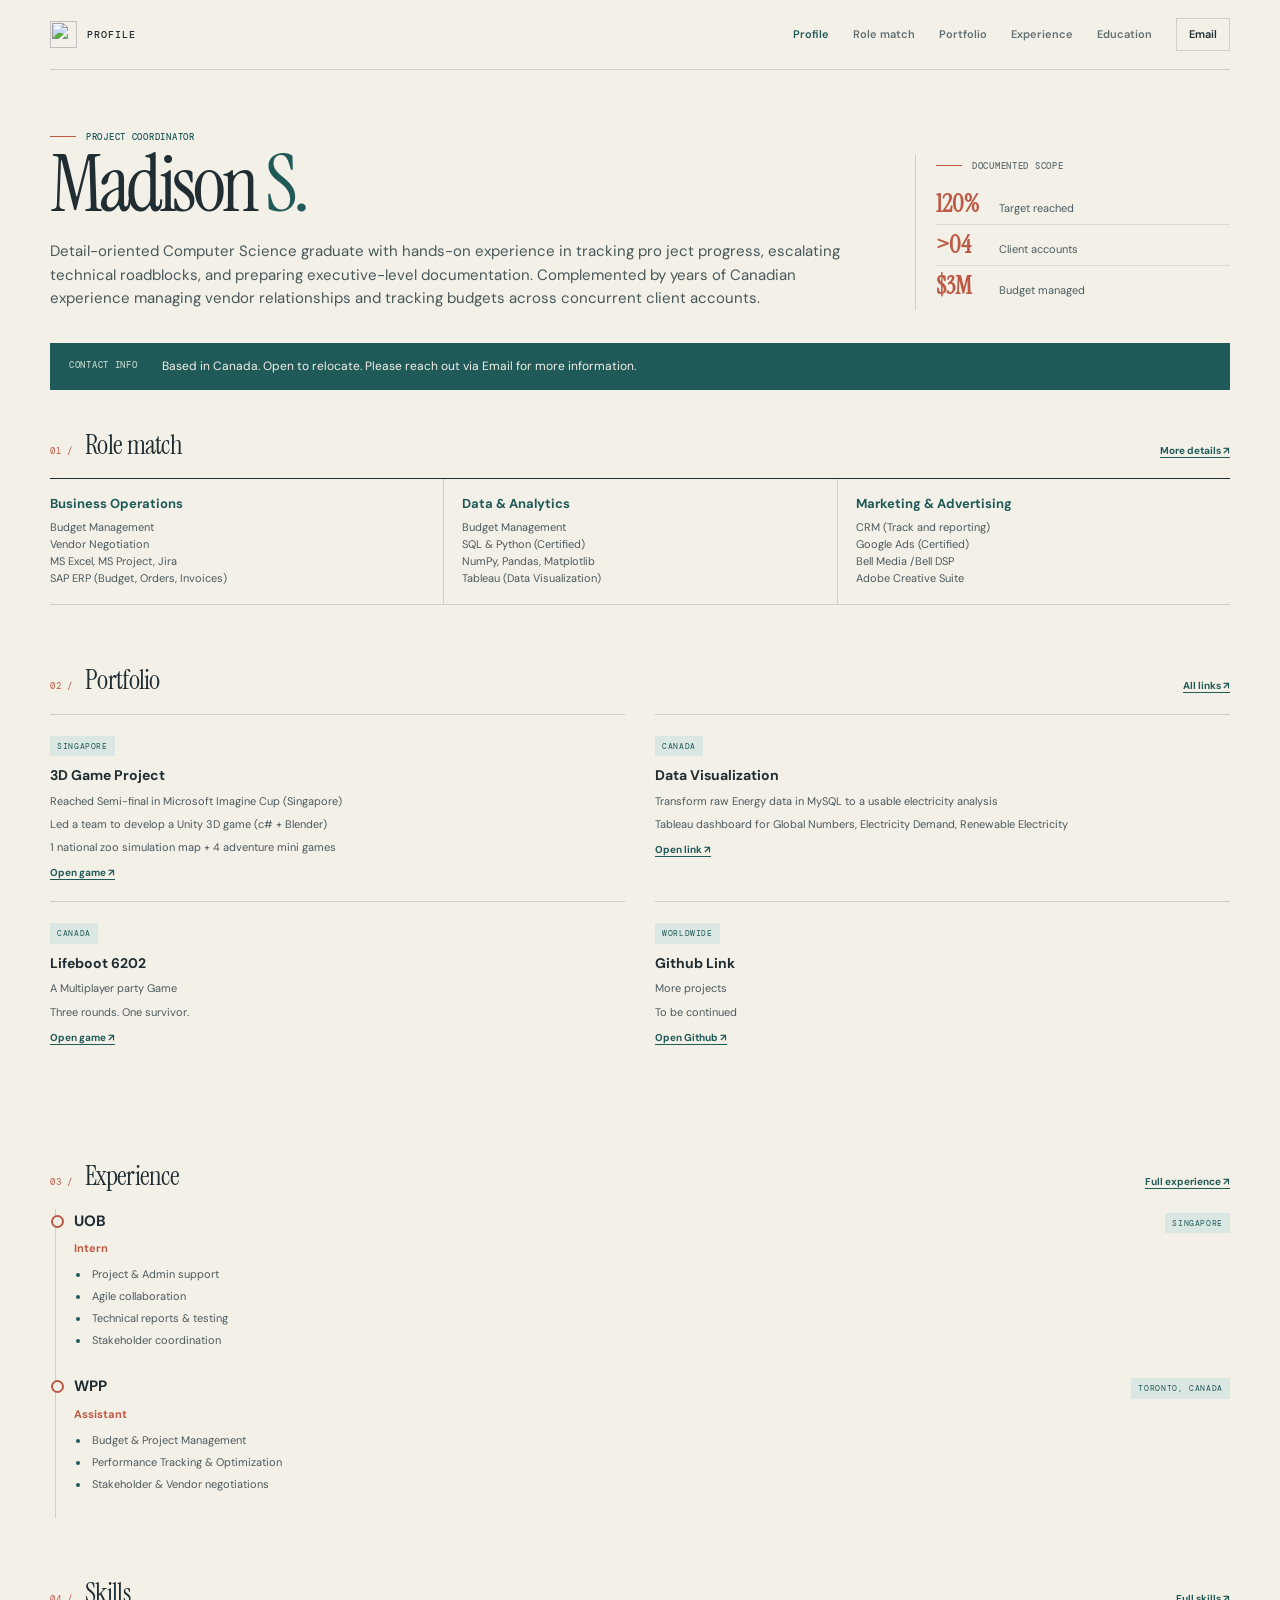
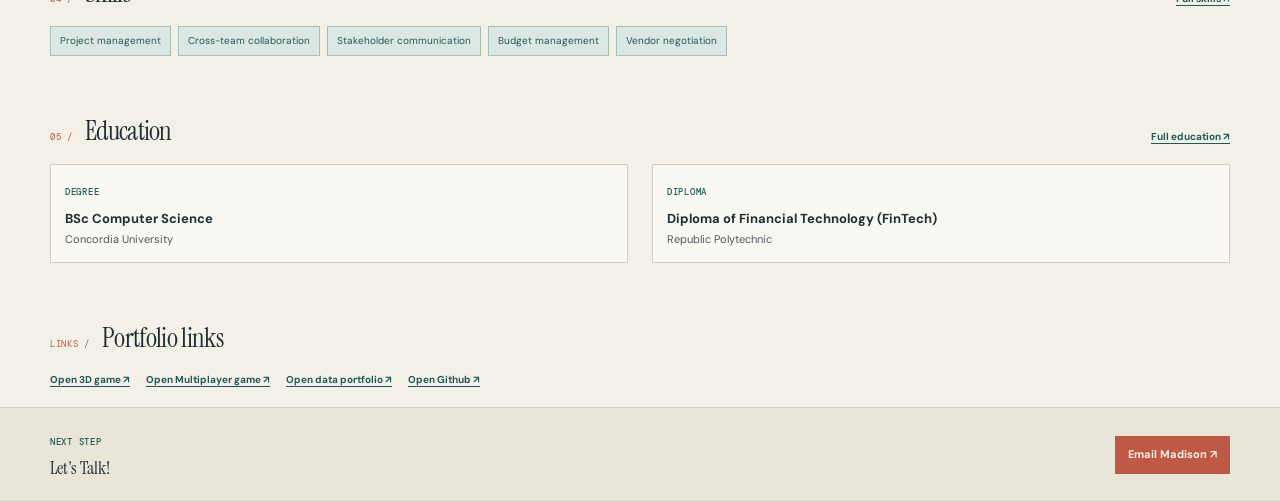
==== index.html @ 683b03e9 "Add files via upload" ====
<!doctype html>
<html lang="en">
  <head>
    <meta charset="utf-8">
    <meta name="viewport" content="width=device-width, initial-scale=1">
    <meta name="description" content="Profile">
    <title>Madison S. — Project Coordinator </title>
    <link rel="icon" href="images/monogram.svg" type="image/svg+xml">
    <link rel="stylesheet" href="style.css">
    <script src="script.js" defer></script>
  </head>
  <body>
    <header class="site-header shell">
      <a class="brand" href="index.html" aria-label="Madison S. home">
        <img src="images/monogram.svg" alt="">
        <span>Profile</span>
      </a>
      <button class="menu-toggle" type="button" aria-expanded="false" aria-controls="site-nav">Menu</button>
      <nav class="site-nav" id="site-nav" aria-label="Main navigation">
        <a href="index.html" data-page="index.html">Profile</a>
        <a href="RoleMatch.html" data-page="RoleMatch.html">Role match</a>
        <a href="Evidence.html" data-page="Evidence.html">Portfolio</a>
        <a href="Experience.html" data-page="Experience.html">Experience</a>
        <a href="Education.html" data-page="Education.html">Education</a>
        <a class="nav-email" href="mailto:madison9z@outlook.com">Email</a>
      </nav>
    </header>

    <main>
      <section class="hero shell">
        <div class="hero-copy">
          <p class="eyebrow">Project Coordinator</p>
          <h1>Madison   <span>  S.</span></h1>
          <p class="intro">Detail-oriented Computer Science graduate with hands-on experience in tracking pro ject progress, escalating technical roadblocks, and
preparing executive-level documentation. Complemented by years of Canadian experience managing vendor relationships and tracking budgets across concurrent client accounts.</p>
        </div>
        <div class="facts" aria-label="Profile highlights">
          <p class="eyebrow">Documented scope</p>
          <div class="fact"><strong>120%</strong><span>Target reached</span></div>
          <div class="fact"><strong>>04</strong><span>Client accounts</span></div>
          <div class="fact"><strong>$3M</strong><span>Budget managed</span></div>
        </div>
      </section>

      <section class="quick-read shell" aria-label="Quick profile">
        <span class="eyebrow">Contact Info</span>
        <p>Based in Canada. Open to relocate. Please reach out via Email for more information.</p>
      </section>

      <section class="shell section" aria-labelledby="match-title">
        <div class="section-heading">
          <span class="number">01 /</span>
          <h2 id="match-title">Role match</h2>
          <!-- <span class="section-note">Three capability areas</span> -->
          <a class="section-link" href="RoleMatch.html">More details ↗</a>
        </div>
        <div class="match-grid">
          <article>
            <h3>Business Operations</h3>
            <p>Budget Management <br>
                Vendor Negotiation <br>
                MS Excel, MS Project, Jira <br>
                SAP ERP (Budget, Orders, Invoices)</p>
            <!-- <a href="RoleMatch.html">See more role match ↗</a> -->
          </article>
          <article>
            <h3>Data & Analytics</h3>
            <p>Budget Management <br>
                SQL & Python (Certified) <br>
                NumPy, Pandas, Matplotlib <br>
                Tableau (Data Visualization) </p> 
            <!-- <a href="RoleMatch.html">See more role match ↗</a> -->
          </article>
          <article>
            <h3>Marketing & Advertising</h3>
            <p>
              CRM (Track and reporting) <br>
              Google Ads (Certified) <br>
              Bell Media /Bell DSP <br>
              Adobe Creative Suite <br>
            </p>
            <!-- <a href="RoleMatch.html">See more role match ↗</a> --> 
          </article>
        </div>
      </section>

      <section class="shell section evidence" aria-labelledby="evidence-title">
        <div class="section-heading">
          <span class="number">02 /</span>
          <h2 id="evidence-title">Portfolio</h2>
          <a class="section-link" href="Evidence.html">All links ↗</a> 
        </div>
        <div class="evidence-grid">
          <article class="evidence-card">
            <span class="tag"> Singapore</span>
            <h3>3D Game Project</h3>
            <p>Reached Semi-final in Microsoft Imagine Cup (Singapore) </p>
            <p>Led a team to develop a Unity 3D game (c# + Blender) </p>
            <p>1 national zoo simulation map + 4 adventure mini games</p>
            <a href="https://gamejolt.com/games/go-ezoo/174179" target="_blank" rel="noreferrer">Open game ↗</a>
          </article>
          <article class="evidence-card">
            <span class="tag">Canada</span>
            <h3>Data Visualization</h3>
            <p>Transform raw Energy data in MySQL to a usable electricity analysis</p>
            <p>Tableau dashboard for Global Numbers, Electricity Demand, Renewable Electricity</p>
            <a href="https://madi999999.github.io/" target="_blank" rel="noreferrer">Open link ↗</a>
          </article>
          <article class="evidence-card">
            <span class="tag">Canada</span>
            <h3>Lifeboot 6202</h3>
            <p>A Multiplayer party Game</p> 
            <p>Three rounds. One survivor. </p>
            <a href="https://lifeboat2026.netlify.app" target="_blank" rel="noreferrer">Open game ↗</a>
          </article>
          <article class="evidence-card">
            <span class="tag">Worldwide</span>
            <h3>Github Link</h3>
            <p>More projects</p> 
            <p>To be continued</p> 
            <a href="https://github.com/madi999999" target="_blank" rel="noreferrer">Open Github ↗</a>
          </article>

        </div>
      </section>

      <section class="shell section" aria-labelledby="experience-title">
        <div class="section-heading">
          <span class="number">03 /</span>
          <h2 id="experience-title">Experience</h2>
          <a class="section-link" href="Experience.html">Full experience ↗</a>
        </div>
        <div class="timeline">
          <article class="role">
            <div class="role-heading">
              <h3>UOB</h3>
              <span class="tag">Singapore</span>
            </div>
            <p class="role-title">Intern</p>
            <ul>
              <li>Project & Admin support</li>
              <li>Agile collaboration</li>
              <li>Technical reports & testing</li>
              <li>Stakeholder coordination</li>
            </ul>
          </article>
          <article class="role">
            <div class="role-heading">
              <h3>WPP</h3>
              <span class="tag">Toronto, Canada</span>
            </div>
            <p class="role-title">Assistant</p>
            <ul>
              <li>Budget & Project Management </li>
              <li>Performance Tracking & Optimization</li>
              <li>Stakeholder & Vendor negotiations</li>
            </ul>
          </article>
        </div>
      </section>

      <section class="shell section" aria-labelledby="skills-title">
        <div class="section-heading">
          <span class="number">04 /</span>
          <h2 id="skills-title">Skills</h2>
          <a class="section-link" href="Experience.html">Full skills ↗</a>
        </div>
        <div class="skills">
          <span>Project management</span>
          <span>Cross-team collaboration</span>
          <span>Stakeholder communication</span>
          <span>Budget management</span>
          <span>Vendor negotiation</span>
        </div>
      </section>

      <section class="shell section" aria-labelledby="education-title">
        <div class="section-heading">
          <span class="number">05 /</span>
          <h2 id="education-title">Education</h2>
          <a class="section-link" href="Education.html">Full education ↗</a>
        </div>
        <div class="education-list">
          <article>
            <span class="eyebrow">Degree</span>
            <h3>BSc Computer Science</h3>
            <p>Concordia University</p>
          </article>
          <article>
            <span class="eyebrow">Diploma</span>
            <h3>Diploma of Financial Technology (FinTech)</h3>
            <p>Republic Polytechnic</p>
          </article>
        </div>
      </section>

      <section class="shell section portfolio-section" aria-labelledby="portfolio-title">
        <div class="section-heading">
          <span class="number">Links /</span>
          <h2 id="portfolio-title">Portfolio links</h2>
        </div>
        <div class="portfolio-links">
          <a href="https://gamejolt.com/games/go-ezoo/174179" target="_blank" rel="noreferrer">Open 3D game ↗</a>
          <a href="https://lifeboat2026.netlify.app" target="_blank" rel="noreferrer">Open Multiplayer game ↗</a>
          <a href="https://madi999999.github.io/" target="_blank" rel="noreferrer">Open data portfolio ↗</a>
          <a href="https://github.com/madi999999" target="_blank" rel="noreferrer">Open Github ↗</a>
        </div>
      </section>
    </main>

    <footer class="site-footer">
      <div class="shell footer-inner">
        <div>
          <span class="eyebrow">Next step</span>
          <p>Let's Talk!</p>
        </div>
        <a class="email-button" href="mailto:madison9z@outlook.com">Email Madison ↗</a>
      </div>
    </footer>
  </body>
</html>
---- style.css ----
@import url("https://fonts.googleapis.com/css2?family=DM+Mono:wght@400;500&family=DM+Sans:wght@400;500;600;700&family=Instrument+Serif:ital@0;1&display=swap");

:root {
  color-scheme: light;
  --paper: #f3f0e8;
  --wash: #faf8f2;
  --sand: #e9e5d9;
  --ink: #202d32;
  --muted: #637073;
  --line: #d0cec2;
  --teal: #205a58;
  --teal-pale: #dbe7e2;
  --coral: #bd5944;
  --sans: "DM Sans", Arial, sans-serif;
  --serif: "Instrument Serif", Georgia, serif;
  --mono: "DM Mono", monospace;
}

* { box-sizing: border-box; }
html { scroll-behavior: smooth; }
body { margin: 0; background: var(--paper); color: var(--ink); font: 15px/1.55 var(--sans); }
a { color: inherit; }
button { font: inherit; }
a:focus-visible, button:focus-visible { outline: 3px solid var(--coral); outline-offset: 3px; }
.shell { width: min(1180px, calc(100% - 64px)); margin-inline: auto; }
.eyebrow, .number, .tag { font-family: var(--mono); letter-spacing: .08em; text-transform: uppercase; }
.eyebrow, .number { font-size: 9px; }

.site-header {
  position: relative;
  min-height: 70px;
  display: flex;
  align-items: center;
  justify-content: space-between;
  gap: 20px;
  border-bottom: 1px solid var(--line);
}
.brand { display: inline-flex; align-items: center; gap: 10px; text-decoration: none; font: 500 10px var(--mono); letter-spacing: .1em; text-transform: uppercase; }
.brand img { width: 27px; height: 27px; }
.site-nav { display: flex; align-items: center; gap: 24px; }
.site-nav a { color: var(--muted); text-decoration: none; font-size: 11px; font-weight: 600; }
.site-nav a:hover, .site-nav a[aria-current="page"] { color: var(--teal); }
.site-nav .nav-email { padding: 7px 12px; border: 1px solid var(--line); color: var(--ink); }
.menu-toggle { display: none; }

.hero { display: grid; grid-template-columns: minmax(0, 1fr) 315px; gap: 55px; align-items: end; padding-block: 61px 33px; }
.eyebrow { margin: 0; color: var(--teal); font-weight: 500; }
.hero .eyebrow::before { content: ""; display: inline-block; width: 26px; height: 1px; margin: 0 10px 3px 0; background: var(--coral); }
h1, h2, h3, p { margin-top: 0; }
h1 { margin-bottom: 0; font: 500 clamp(48px, 6.7vw, 80px)/.98 var(--serif); letter-spacing: -.055em; }
h1 span { color: var(--teal); }
.intro { margin: 17px 0 0; color: #48585a; font-size: 15px; }
.facts { padding: 5px 0 4px 20px; border-left: 1px solid var(--line); }
.facts > .eyebrow { margin-bottom: 10px; color: var(--muted); }
.fact { display: flex; align-items: baseline; gap: 10px; padding: 7px 0; border-bottom: 1px solid #dcdbd0; }
.fact:last-child { border: 0; }
.fact strong { min-width: 53px; color: var(--coral); font: 600 25px/1 var(--serif); }
.fact span { color: #4b5b5e; font-size: 11px; }

.quick-read { display: flex; align-items: center; gap: 24px; padding: 14px 19px; color: var(--paper); background: var(--teal); }
.quick-read .eyebrow { color: #b8d0c5; white-space: nowrap; }
.quick-read p { margin: 0; font-size: 12px; }
.section { padding-block: 39px 20px; }
.section-heading { display: flex; align-items: baseline; gap: 12px; margin-bottom: 18px; }
.number { color: var(--coral); white-space: nowrap; }
h2 { margin-bottom: 0; font: 500 27px/1.15 var(--serif); letter-spacing: -.025em; }
.section-note, .section-link { margin-left: auto; color: var(--muted); font-size: 10px; }
.section-link { color: var(--teal); font-weight: 700; text-underline-offset: 3px; }

.match-grid { display: grid; grid-template-columns: repeat(3, 1fr); border-top: 1px solid var(--ink); border-bottom: 1px solid var(--line); }
.match-grid article { padding: 16px 18px 17px 0; }
.match-grid article + article { padding-left: 18px; border-left: 1px solid var(--line); }
h3 { margin-bottom: 7px; font-size: 13px; line-height: 1.35; }
.match-grid h3 { color: var(--teal); }
.match-grid p, .evidence-card p, .role li, .education-list p { margin-bottom: 0; color: #4b595c; font-size: 11px; }
.match-grid a, .evidence-card a, .portfolio-links a { display: inline-block; margin-top: 9px; color: var(--teal); font-size: 10px; font-weight: 700; text-underline-offset: 3px; }

.evidence { padding-bottom: 55px; }
.evidence-grid { display: grid; grid-template-columns: repeat(2, minmax(0, 1fr)); gap: 0 30px; }
.evidence-card { min-height: 150px; padding: 18px 0; border-top: 1px solid var(--line); }
.tag { display: inline-block; padding: 4px 7px; color: var(--teal); background: var(--teal-pale); font-size: 8px; }
.evidence-card h3 { margin: 10px 0 8px; font-size: 14px; }
.evidence-card p + p { margin-top: 6px; }

.about-page { padding-block: 56px 40px; }
.about-hero { padding-bottom: 25px; }
.about-hero h1 { margin-top: 12px; font-size: clamp(44px, 6vw, 68px); }
.about-hero .intro { margin-top: 10px; }
.about-page .section { padding-block: 26px; }
.about-page .section-heading { padding-bottom: 12px; border-bottom: 1px solid var(--ink); }
.timeline { margin-left: 5px; padding-left: 18px; border-left: 1px solid var(--line); }
.role { position: relative; padding: 2px 0 25px; }
.role::before { content: ""; position: absolute; left: -23px; top: 6px; width: 9px; height: 9px; border: 2px solid var(--coral); border-radius: 50%; background: var(--paper); }
.role-heading { display: flex; align-items: baseline; justify-content: space-between; gap: 12px; }
.role-heading h3 { margin-bottom: 0; font-size: 15px; }
.role-title { margin: 7px 0 9px; color: var(--coral); font-size: 11px; font-weight: 700; }
.role ul { display: grid; gap: 5px; margin: 0; padding-left: 16px; }
.role li { padding-left: 2px; }
.role li::marker { color: var(--teal); }
.scope-note { margin-top: 12px; padding: 16px; border-left: 2px solid var(--teal); background: var(--sand); }
.scope-note p { margin: 6px 0 0; color: #4d5b5d; font-size: 11px; }
.skills { display: flex; flex-wrap: wrap; gap: 7px; }
.skills span { padding: 6px 9px; border: 1px solid #aabeb3; background: var(--teal-pale); color: var(--teal); font-size: 10px; }
.education-list { display: grid; grid-template-columns: repeat(2, minmax(0, 1fr)); gap: 24px; }
.education-list article { padding: 14px; border: 1px solid var(--line); background: var(--wash); }
.education-list h3 { margin: 8px 0 4px; }
.portfolio-links { display: flex; flex-wrap: wrap; gap: 16px; }
.portfolio-links a { margin-top: 0; }

.detail-page { min-height: calc(100vh - 150px); padding-block: 54px 42px; }
.detail-hero { padding-bottom: 18px; }
.detail-hero h1 { margin-top: 12px; font-size: clamp(44px, 6vw, 68px); }
.detail-hero .intro { margin-top: 10px; }
.capability-grid { display: grid; grid-template-columns: repeat(3, minmax(0, 1fr)); border-block: 1px solid var(--ink); }
.capability-grid article { padding: 20px 18px 22px 0; }
.capability-grid article + article { padding-left: 18px; border-left: 1px solid var(--line); }
.capability-grid h2 { min-height: 58px; margin: 12px 0; color: var(--teal); font: 700 16px/1.35 var(--sans); letter-spacing: 0; }
.capability-grid p, .project-card p { margin: 5px 0; color: #4b595c; font-size: 12px; }
.capability-grid a, .project-card a { display: inline-block; margin-top: 10px; color: var(--teal); font-size: 11px; font-weight: 700; text-underline-offset: 3px; }
.project-card { padding: 20px 0; border-top: 1px solid var(--line); scroll-margin-top: 20px; }
.project-card h2 { margin: 10px 0 14px; font-size: 22px; }
.project-columns { display: grid; grid-template-columns: repeat(3, minmax(0, 1fr)); gap: 18px; }
.project-columns .eyebrow { display: block; margin-bottom: 8px; color: var(--muted); }
.page-links { display: flex; flex-wrap: wrap; gap: 12px; }
.page-links a { padding: 10px 13px; border: 1px solid var(--line); color: var(--teal); font-size: 12px; font-weight: 700; text-decoration: none; }
.page-links a:hover { background: var(--teal-pale); }

.site-footer { padding: 21px 0; border-block: 1px solid var(--line); background: var(--sand); }
.footer-inner { display: flex; align-items: center; justify-content: space-between; gap: 20px; }
.footer-inner p { margin: 4px 0 0; font: 500 18px var(--serif); }
.email-button { display: inline-flex; min-height: 38px; align-items: center; padding: 0 13px; background: var(--coral); color: var(--paper); text-decoration: none; font-size: 11px; font-weight: 700; }
.email-button:hover { background: #9f4837; }

@media (max-width: 900px) {
  .shell { width: min(calc(100% - 42px), 740px); }
  .hero { grid-template-columns: minmax(0, 1fr) 255px; gap: 28px; }
  .site-nav { gap: 14px; }
}
@media (max-width: 680px) {
  .shell { width: calc(100% - 36px); }
  .site-header { min-height: 61px; }
  .menu-toggle { display: inline-flex; margin-left: auto; padding: 7px 10px; border: 1px solid var(--line); background: transparent; color: var(--ink); font-size: 10px; }
  .site-nav { position: absolute; z-index: 5; top: 61px; right: 18px; left: 18px; display: none; flex-direction: column; align-items: stretch; gap: 0; padding: 6px 12px; border: 1px solid var(--line); background: var(--wash); }
  .site-nav.is-open { display: flex; }
  .site-nav a { padding: 10px 4px; }
  .site-nav .nav-email { padding: 10px 4px; border: 0; }
  .hero { display: block; padding-block: 42px 24px; }
  h1 { font-size: clamp(48px, 13vw, 65px); }
  .intro { font-size: 14px; }
  .facts { margin-top: 22px; padding: 13px 0 0; border-top: 1px solid var(--line); border-left: 0; }
  .fact { display: inline-flex; width: 32%; flex-direction: column; gap: 4px; padding: 5px 7px 2px 0; border: 0; vertical-align: top; }
  .fact strong { font-size: 23px; }
  .fact span { font-size: 9px; }
  .quick-read { display: block; padding: 13px; }
  .quick-read .eyebrow { display: block; margin-bottom: 5px; }
  .quick-read p { font-size: 10px; }
  .section { padding-top: 30px; }
  .section-heading { flex-wrap: wrap; gap: 8px; margin-bottom: 14px; }
  h2 { font-size: 23px; }
  .section-note, .section-link { width: 100%; margin-left: 24px; text-align: left; }
  .match-grid { grid-template-columns: 1fr; }
  .match-grid article { padding: 12px 0; }
  .match-grid article + article { padding-left: 0; border-top: 1px solid var(--line); border-left: 0; }
  .match-grid p { font-size: 10px; }
  .evidence-grid { grid-template-columns: 1fr; }
  .evidence-card { min-height: 0; padding: 16px 0; }
  .about-page { padding-top: 40px; }
  .role-heading { align-items: flex-start; flex-direction: column; gap: 5px; }
  .education-list { grid-template-columns: 1fr; gap: 10px; }
  .capability-grid { grid-template-columns: 1fr; }
  .capability-grid article { padding: 16px 0; }
  .capability-grid article + article { padding-left: 0; border-top: 1px solid var(--line); border-left: 0; }
  .capability-grid h2 { min-height: 0; }
  .project-columns { grid-template-columns: 1fr; gap: 10px; }
  .detail-page { padding-top: 40px; }
  .footer-inner { align-items: flex-start; flex-direction: column; }
  .footer-inner p { font-size: 17px; }
}
@media (max-width: 390px) {
  .shell { width: calc(100% - 30px); }
  .brand { gap: 7px; font-size: 9px; }
  .brand img { width: 24px; height: 24px; }
}
@media (prefers-reduced-motion: reduce) {
  html { scroll-behavior: auto; }
}
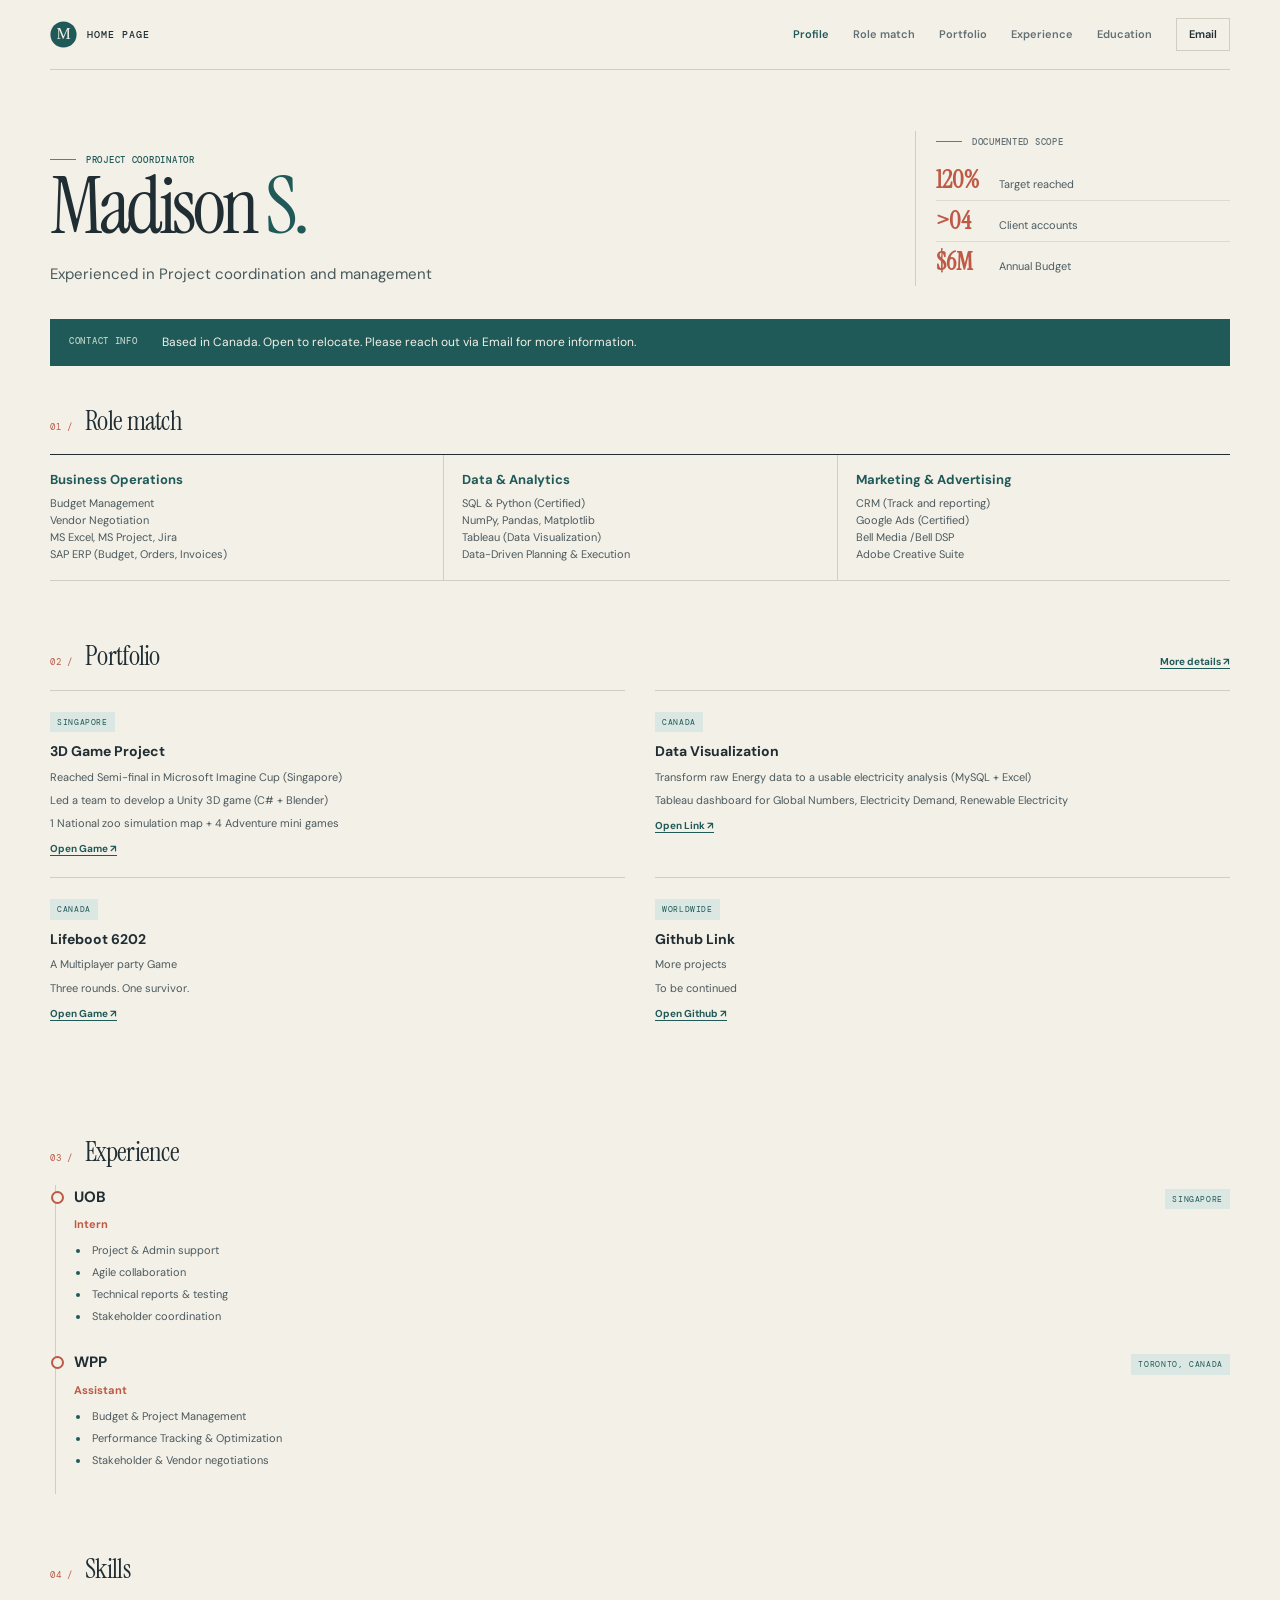
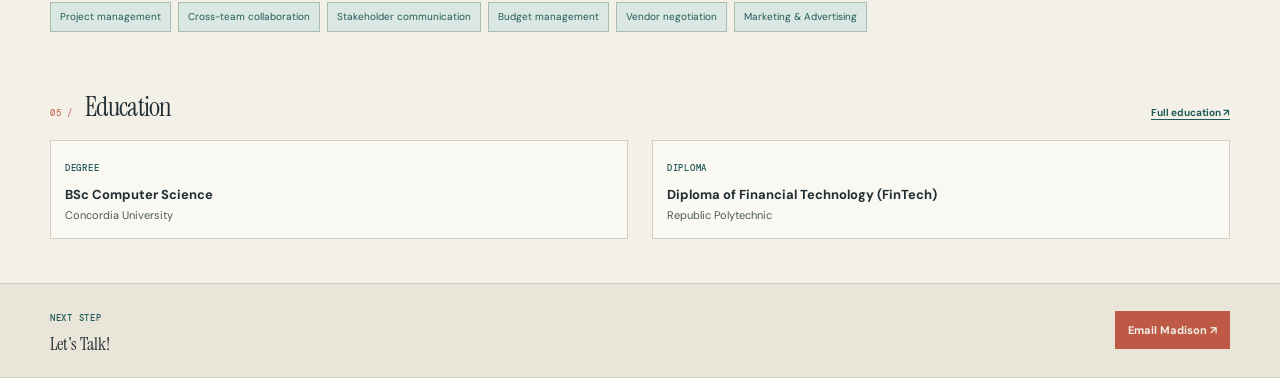
==== commit a1c4069d: "Update index.html" ====
--- a/index.html
+++ b/index.html
@@ -13,7 +13,7 @@
     <header class="site-header shell">
       <a class="brand" href="index.html" aria-label="Madison S. home">
         <img src="images/monogram.svg" alt="">
-        <span>Profile</span>
+        <span>Home Page</span>
       </a>
       <button class="menu-toggle" type="button" aria-expanded="false" aria-controls="site-nav">Menu</button>
       <nav class="site-nav" id="site-nav" aria-label="Main navigation">
@@ -31,14 +31,13 @@
         <div class="hero-copy">
           <p class="eyebrow">Project Coordinator</p>
           <h1>Madison   <span>  S.</span></h1>
-          <p class="intro">Detail-oriented Computer Science graduate with hands-on experience in tracking pro ject progress, escalating technical roadblocks, and
-preparing executive-level documentation. Complemented by years of Canadian experience managing vendor relationships and tracking budgets across concurrent client accounts.</p>
+          <p class="intro">Experienced in Project coordination and management</p>
         </div>
         <div class="facts" aria-label="Profile highlights">
           <p class="eyebrow">Documented scope</p>
           <div class="fact"><strong>120%</strong><span>Target reached</span></div>
           <div class="fact"><strong>>04</strong><span>Client accounts</span></div>
-          <div class="fact"><strong>$3M</strong><span>Budget managed</span></div>
+          <div class="fact"><strong>$6M</strong><span>Annual Budget</span></div>
         </div>
       </section>
 
@@ -52,7 +51,7 @@
           <span class="number">01 /</span>
           <h2 id="match-title">Role match</h2>
           <!-- <span class="section-note">Three capability areas</span> -->
-          <a class="section-link" href="RoleMatch.html">More details ↗</a>
+          <!-- <a class="section-link" href="RoleMatch.html">More details ↗</a> -->
         </div>
         <div class="match-grid">
           <article>
@@ -65,10 +64,12 @@
           </article>
           <article>
             <h3>Data & Analytics</h3>
-            <p>Budget Management <br>
+            <p>
                 SQL & Python (Certified) <br>
                 NumPy, Pandas, Matplotlib <br>
-                Tableau (Data Visualization) </p> 
+                Tableau (Data Visualization) <br>
+                Data-Driven Planning & Execution
+            </p> 
             <!-- <a href="RoleMatch.html">See more role match ↗</a> -->
           </article>
           <article>
@@ -88,37 +89,38 @@
         <div class="section-heading">
           <span class="number">02 /</span>
           <h2 id="evidence-title">Portfolio</h2>
-          <a class="section-link" href="Evidence.html">All links ↗</a> 
+          
+          <a class="section-link" href="Evidence.html">More details ↗</a> 
         </div>
         <div class="evidence-grid">
           <article class="evidence-card">
             <span class="tag"> Singapore</span>
             <h3>3D Game Project</h3>
             <p>Reached Semi-final in Microsoft Imagine Cup (Singapore) </p>
-            <p>Led a team to develop a Unity 3D game (c# + Blender) </p>
-            <p>1 national zoo simulation map + 4 adventure mini games</p>
-            <a href="https://gamejolt.com/games/go-ezoo/174179" target="_blank" rel="noreferrer">Open game ↗</a>
+            <p>Led a team to develop a Unity 3D game (C# + Blender) </p>
+            <p>1 National zoo simulation map + 4 Adventure mini games</p>
+            <a href="https://gamejolt.com/games/go-ezoo/174179" target="_blank" rel="noreferrer">Open Game ↗</a>
           </article>
           <article class="evidence-card">
             <span class="tag">Canada</span>
             <h3>Data Visualization</h3>
-            <p>Transform raw Energy data in MySQL to a usable electricity analysis</p>
+            <p>Transform raw Energy data to a usable electricity analysis (MySQL + Excel)</p>
             <p>Tableau dashboard for Global Numbers, Electricity Demand, Renewable Electricity</p>
-            <a href="https://madi999999.github.io/" target="_blank" rel="noreferrer">Open link ↗</a>
+            <a href="https://madi999999.github.io/" target="_blank" rel="noreferrer">Open Link ↗</a>
           </article>
           <article class="evidence-card">
             <span class="tag">Canada</span>
             <h3>Lifeboot 6202</h3>
             <p>A Multiplayer party Game</p> 
             <p>Three rounds. One survivor. </p>
-            <a href="https://lifeboat2026.netlify.app" target="_blank" rel="noreferrer">Open game ↗</a>
+            <a href="https://lifeboat2026.netlify.app" target="_blank" rel="noreferrer">Open Game ↗</a>
           </article>
           <article class="evidence-card">
             <span class="tag">Worldwide</span>
             <h3>Github Link</h3>
             <p>More projects</p> 
             <p>To be continued</p> 
-            <a href="https://github.com/madi999999" target="_blank" rel="noreferrer">Open Github ↗</a>
+            <a href="https://github.com/madi999999?tab=repositories" target="_blank" rel="noreferrer">Open Github ↗</a>
           </article>
 
         </div>
@@ -128,7 +130,9 @@
         <div class="section-heading">
           <span class="number">03 /</span>
           <h2 id="experience-title">Experience</h2>
-          <a class="section-link" href="Experience.html">Full experience ↗</a>
+          <!-- <a class="section-link" href="Experience.html">Full experience ↗</a>
+          -->
+          
         </div>
         <div class="timeline">
           <article class="role">
@@ -163,7 +167,8 @@
         <div class="section-heading">
           <span class="number">04 /</span>
           <h2 id="skills-title">Skills</h2>
-          <a class="section-link" href="Experience.html">Full skills ↗</a>
+          <!--
+          <a class="section-link" href="Experience.html">Core skills ↗</a>  -->
         </div>
         <div class="skills">
           <span>Project management</span>
@@ -171,6 +176,7 @@
           <span>Stakeholder communication</span>
           <span>Budget management</span>
           <span>Vendor negotiation</span>
+          <span>Marketing & Advertising</span>
         </div>
       </section>
 
@@ -193,7 +199,9 @@
           </article>
         </div>
       </section>
-
+    
+    <section><br></section>
+    <!--
       <section class="shell section portfolio-section" aria-labelledby="portfolio-title">
         <div class="section-heading">
           <span class="number">Links /</span>
@@ -206,6 +214,8 @@
           <a href="https://github.com/madi999999" target="_blank" rel="noreferrer">Open Github ↗</a>
         </div>
       </section>
+    -->
+
     </main>
 
     <footer class="site-footer">
